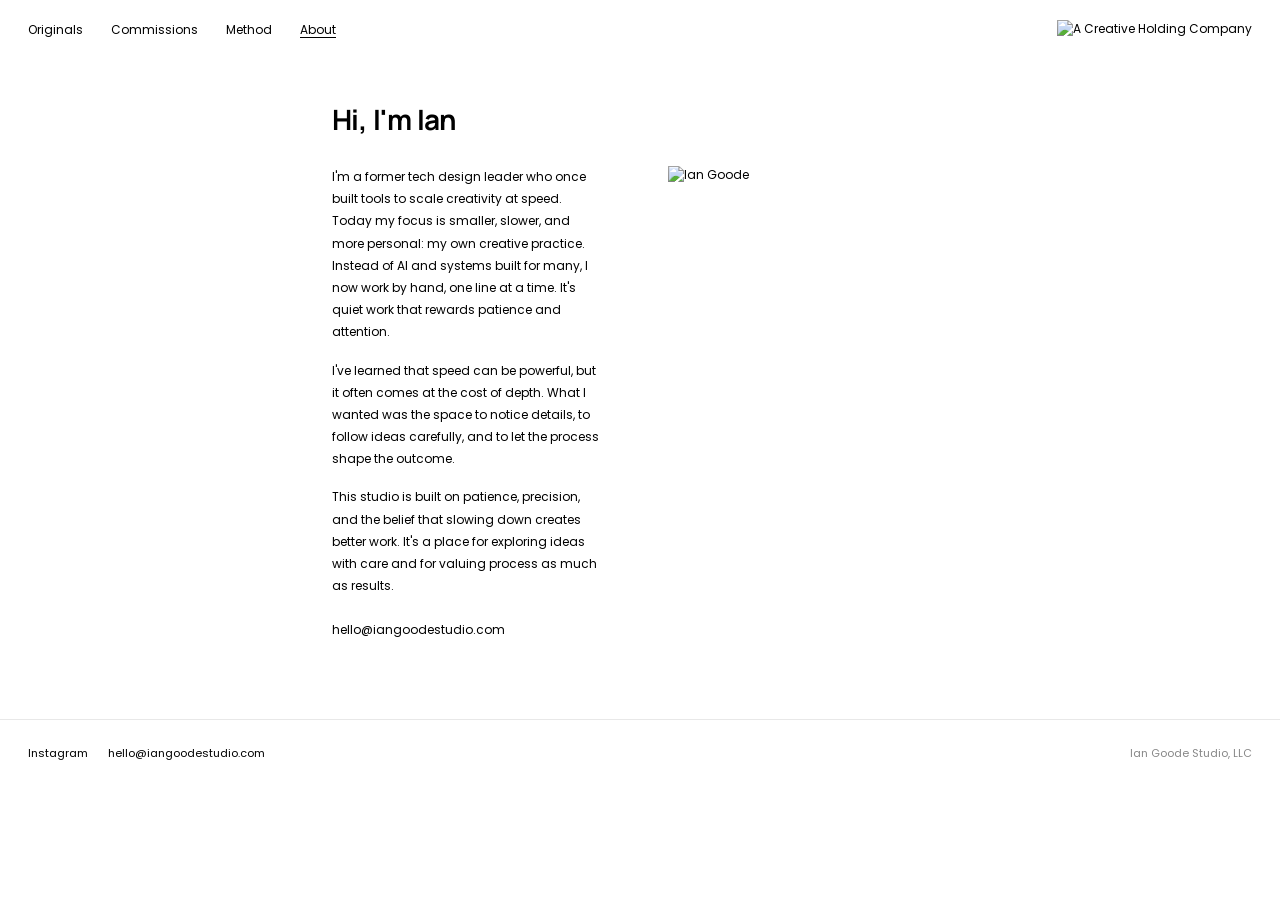
==== about.html @ 1467467f "Initial build of iangoodestudio.com 4-page static site (Originals, Commissions, Method, About) repla" ====
<!DOCTYPE html>
<html lang="en">
<head>
  <meta charset="UTF-8">
  <meta name="viewport" content="width=device-width, initial-scale=1.0">
  <title>About — A Creative Holding Company</title>
  <link rel="stylesheet" href="css/style.css">
</head>
<body>

<header>
  <nav>
    <ul class="nav-links">
      <li><a href="/">Originals</a></li>
      <li><a href="/commissions.html">Commissions</a></li>
      <li><a href="/method.html">Method</a></li>
      <li><a href="/about.html">About</a></li>
    </ul>
  </nav>
  <a href="/" class="logo">
    <img src="https://images.squarespace-cdn.com/content/v1/689cb3c40119380789cd9a25/99e03f5f-c879-45f0-a9c3-4f6d353eaef5/Artboard+2+copy+9%404x.png?format=1500w" alt="A Creative Holding Company">
  </a>
  <button class="mobile-menu-btn" aria-label="Open menu">
    <span></span><span></span><span></span>
  </button>
</header>

<nav class="mobile-nav">
  <button class="mobile-nav-close" aria-label="Close menu">&#215;</button>
  <a href="/">Originals</a>
  <a href="/commissions.html">Commissions</a>
  <a href="/method.html">Method</a>
  <a href="/about.html">About</a>
</nav>

<main class="content-page">
  <div class="content-inner">

    <h1>Hi, I'm Ian</h1>

    <div class="about-layout">
      <div class="about-text">
        <p>I'm a former tech design leader who once built tools to scale creativity at speed. Today my focus is smaller, slower, and more personal: my own creative practice. Instead of AI and systems built for many, I now work by hand, one line at a time. It's quiet work that rewards patience and attention.</p>
        <p>I've learned that speed can be powerful, but it often comes at the cost of depth. What I wanted was the space to notice details, to follow ideas carefully, and to let the process shape the outcome.</p>
        <p>This studio is built on patience, precision, and the belief that slowing down creates better work. It's a place for exploring ideas with care and for valuing process as much as results.</p>
        <a href="mailto:hello@iangoodestudio.com" class="about-email">hello@iangoodestudio.com</a>
      </div>
      <div>
        <img class="about-photo" src="https://images.squarespace-cdn.com/content/v1/689cb3c40119380789cd9a25/16560c42-4447-4a65-af42-e6470fcae91e/profile_9_n.jpg" alt="Ian Goode">
      </div>
    </div>

  </div>
</main>

<footer>
  <ul class="footer-links">
    <li><a href="https://www.instagram.com/iangoode/" target="_blank" rel="noopener">Instagram</a></li>
    <li><a href="mailto:hello@iangoodestudio.com">hello@iangoodestudio.com</a></li>
  </ul>
  <span class="footer-copy">Ian Goode Studio, LLC</span>
</footer>

<script src="js/main.js"></script>
</body>
</html>
---- css/style.css ----
@import url('https://fonts.googleapis.com/css2?family=Manrope:wght@400;500;600;700&family=Poppins:wght@300;400;600&display=swap');

*, *::before, *::after {
  box-sizing: border-box;
  margin: 0;
  padding: 0;
}

html {
  font-size: 12px;
}

body {
  font-family: 'Poppins', sans-serif;
  font-size: 12px;
  color: #000;
  background: #fff;
  -webkit-font-smoothing: antialiased;
}

a {
  color: inherit;
  text-decoration: none;
}

img {
  display: block;
  max-width: 100%;
}

/* ─── Header ─── */

header {
  position: fixed;
  top: 0;
  left: 0;
  width: 100%;
  z-index: 100;
  padding: 20px 28px;
  display: flex;
  align-items: center;
  justify-content: space-between;
  background: rgba(255, 255, 255, 0);
}

.nav-links {
  display: flex;
  align-items: center;
  gap: 28px;
  list-style: none;
}

.nav-links a {
  font-family: 'Poppins', sans-serif;
  font-size: 12px;
  font-weight: 400;
  color: #000;
  text-decoration: none;
  transition: opacity 0.15s;
}

.nav-links a:hover {
  opacity: 0.5;
}

.nav-links a.active {
  text-decoration: underline;
  text-underline-offset: 3px;
}

.logo img {
  height: 20px;
  width: auto;
}

.mobile-menu-btn {
  display: none;
  background: none;
  border: none;
  cursor: pointer;
  padding: 4px;
  flex-direction: column;
  gap: 5px;
}

.mobile-menu-btn span {
  display: block;
  width: 22px;
  height: 1px;
  background: #000;
  transition: transform 0.2s, opacity 0.2s;
}

.mobile-nav {
  display: none;
  position: fixed;
  inset: 0;
  background: #fff;
  z-index: 99;
  flex-direction: column;
  align-items: center;
  justify-content: center;
  gap: 32px;
}

.mobile-nav.open {
  display: flex;
}

.mobile-nav a {
  font-family: 'Poppins', sans-serif;
  font-size: 20px;
  font-weight: 400;
  color: #000;
}

.mobile-nav-close {
  position: absolute;
  top: 20px;
  right: 28px;
  background: none;
  border: none;
  font-size: 24px;
  cursor: pointer;
  line-height: 1;
}

/* ─── Gallery (Originals) ─── */

.gallery-page {
  padding-top: 60px;
}

.gallery {
  columns: 4;
  column-gap: 3px;
  padding: 3px;
}

.gallery-item {
  break-inside: avoid;
  margin-bottom: 3px;
  overflow: hidden;
  cursor: pointer;
}

.gallery-item img {
  width: 100%;
  display: block;
  transition: opacity 0.2s;
}

.gallery-item:hover img {
  opacity: 0.85;
}

/* ─── Lightbox ─── */

.lightbox {
  display: none;
  position: fixed;
  inset: 0;
  background: rgba(255, 255, 255, 0.97);
  z-index: 200;
  align-items: center;
  justify-content: center;
}

.lightbox.open {
  display: flex;
}

.lightbox-img-wrap {
  max-width: 85vw;
  max-height: 90vh;
  display: flex;
  align-items: center;
  justify-content: center;
}

.lightbox-img-wrap img {
  max-width: 85vw;
  max-height: 88vh;
  object-fit: contain;
}

.lightbox-close {
  position: absolute;
  top: 20px;
  right: 28px;
  background: none;
  border: none;
  font-size: 22px;
  cursor: pointer;
  color: #000;
  line-height: 1;
  font-family: 'Poppins', sans-serif;
  font-weight: 300;
}

.lightbox-prev,
.lightbox-next {
  position: absolute;
  top: 50%;
  transform: translateY(-50%);
  background: none;
  border: none;
  font-size: 22px;
  cursor: pointer;
  color: #000;
  padding: 12px;
  font-family: 'Poppins', sans-serif;
  font-weight: 300;
  opacity: 0.4;
  transition: opacity 0.15s;
}

.lightbox-prev:hover,
.lightbox-next:hover {
  opacity: 1;
}

.lightbox-prev { left: 12px; }
.lightbox-next { right: 12px; }

/* ─── Content pages ─── */

.content-page {
  padding-top: 100px;
  padding-bottom: 80px;
}

.content-inner {
  max-width: 680px;
  margin: 0 auto;
  padding: 0 32px;
}

.content-page h1 {
  font-family: 'Manrope', sans-serif;
  font-size: 28px;
  font-weight: 700;
  margin-bottom: 28px;
  letter-spacing: -0.02em;
}

.content-page h2 {
  font-family: 'Manrope', sans-serif;
  font-size: 15px;
  font-weight: 700;
  margin-top: 40px;
  margin-bottom: 14px;
  letter-spacing: -0.01em;
}

.content-page h3 {
  font-family: 'Poppins', sans-serif;
  font-size: 12px;
  font-weight: 600;
  margin-top: 28px;
  margin-bottom: 8px;
  text-transform: uppercase;
  letter-spacing: 0.06em;
}

.content-page p {
  font-size: 12px;
  line-height: 1.85;
  color: #000;
  margin-bottom: 16px;
}

.divider {
  border: none;
  border-top: 1px solid #e8e8e8;
  margin: 44px 0;
}

/* ─── Commissions ─── */

.commission-options {
  display: grid;
  grid-template-columns: 1fr 1fr;
  gap: 24px;
  margin: 24px 0 40px;
}

.commission-card {
  border: 1px solid #000;
  padding: 24px;
}

.commission-card h3 {
  font-family: 'Manrope', sans-serif;
  font-size: 13px;
  font-weight: 700;
  margin-bottom: 10px;
  text-transform: none;
  letter-spacing: 0;
}

.commission-card p {
  margin-bottom: 0;
}

.process-steps {
  list-style: none;
  margin: 0;
  padding: 0;
}

.process-step {
  display: grid;
  grid-template-columns: 28px 1fr;
  gap: 16px;
  margin-bottom: 28px;
  align-items: start;
}

.step-num {
  font-family: 'Manrope', sans-serif;
  font-weight: 700;
  font-size: 12px;
  padding-top: 1px;
}

.step-content h3 {
  font-family: 'Manrope', sans-serif;
  font-size: 12px;
  font-weight: 700;
  margin-bottom: 6px;
  text-transform: none;
  letter-spacing: 0;
}

.step-content p {
  margin-bottom: 0;
}

/* ─── Contact Form ─── */

.form-cta {
  margin-top: 48px;
}

.form-row {
  display: grid;
  grid-template-columns: 1fr 1fr;
  gap: 16px;
}

.form-group {
  margin-bottom: 16px;
}

.form-group label {
  display: block;
  font-size: 11px;
  font-weight: 400;
  margin-bottom: 6px;
  color: #555;
}

.form-group input,
.form-group textarea {
  width: 100%;
  border: none;
  border-bottom: 1px solid #000;
  padding: 8px 0;
  font-family: 'Poppins', sans-serif;
  font-size: 12px;
  color: #000;
  background: transparent;
  outline: none;
  transition: border-color 0.15s;
}

.form-group input:focus,
.form-group textarea:focus {
  border-bottom-color: #000;
}

.form-group textarea {
  height: 100px;
  resize: none;
}

.btn-submit {
  margin-top: 24px;
  background: none;
  border: 1px solid #000;
  padding: 10px 32px;
  font-family: 'Poppins', sans-serif;
  font-size: 12px;
  cursor: pointer;
  letter-spacing: 0.04em;
  transition: background 0.15s, color 0.15s;
}

.btn-submit:hover {
  background: #000;
  color: #fff;
}

/* ─── Method page ─── */

.method-intro {
  display: flex;
  gap: 48px;
  align-items: flex-start;
  margin-bottom: 48px;
}

.method-intro-text {
  flex: 1;
}

.method-pen-img {
  width: 80px;
  flex-shrink: 0;
  padding-top: 4px;
}

.process-pair {
  display: grid;
  grid-template-columns: 1fr 1fr;
  gap: 20px;
  margin: 24px 0 40px;
}

.process-pair-item {}

.process-pair-item img {
  width: 100%;
  margin-bottom: 10px;
}

.process-pair-item .caption {
  font-size: 11px;
  color: #555;
  line-height: 1.6;
}

.process-pair-item .label {
  font-family: 'Manrope', sans-serif;
  font-size: 12px;
  font-weight: 700;
  margin-bottom: 6px;
}

.detail-section {
  margin-bottom: 40px;
}

.detail-images {
  display: grid;
  grid-template-columns: 1fr 1fr;
  gap: 8px;
  margin: 12px 0;
}

.detail-images img {
  width: 100%;
}

/* ─── About page ─── */

.about-layout {
  display: grid;
  grid-template-columns: 1fr 280px;
  gap: 64px;
  align-items: start;
}

.about-photo {
  width: 100%;
}

.about-email {
  display: block;
  margin-top: 24px;
  font-size: 12px;
}

/* ─── Footer ─── */

footer {
  padding: 24px 28px;
  display: flex;
  align-items: center;
  justify-content: space-between;
  border-top: 1px solid #e8e8e8;
}

.footer-links {
  display: flex;
  gap: 20px;
  list-style: none;
}

.footer-links a {
  font-size: 11px;
  color: #000;
  transition: opacity 0.15s;
}

.footer-links a:hover {
  opacity: 0.5;
}

.footer-copy {
  font-size: 11px;
  color: #888;
}

/* ─── Responsive ─── */

@media (max-width: 900px) {
  .gallery {
    columns: 3;
  }
}

@media (max-width: 600px) {
  .about-layout {
    grid-template-columns: 1fr;
  }

  .about-photo {
    max-width: 260px;
  }
}

@media (max-width: 640px) {
  header {
    padding: 16px 20px;
  }

  .nav-links {
    display: none;
  }

  .logo img {
    height: 16px;
  }

  .mobile-menu-btn {
    display: flex;
  }

  .gallery {
    columns: 2;
    column-gap: 2px;
    padding: 2px;
  }

  .gallery-item {
    margin-bottom: 2px;
  }

  .content-inner {
    padding: 0 20px;
  }

  .content-page {
    padding-top: 72px;
  }

  .commission-options {
    grid-template-columns: 1fr;
  }

  .form-row {
    grid-template-columns: 1fr;
  }

  .process-pair {
    grid-template-columns: 1fr;
  }

  .method-intro {
    flex-direction: column;
  }

  .method-pen-img {
    width: 60px;
  }

  .detail-images {
    grid-template-columns: 1fr;
  }

  footer {
    flex-direction: column;
    gap: 12px;
    text-align: center;
    padding: 20px;
  }
}
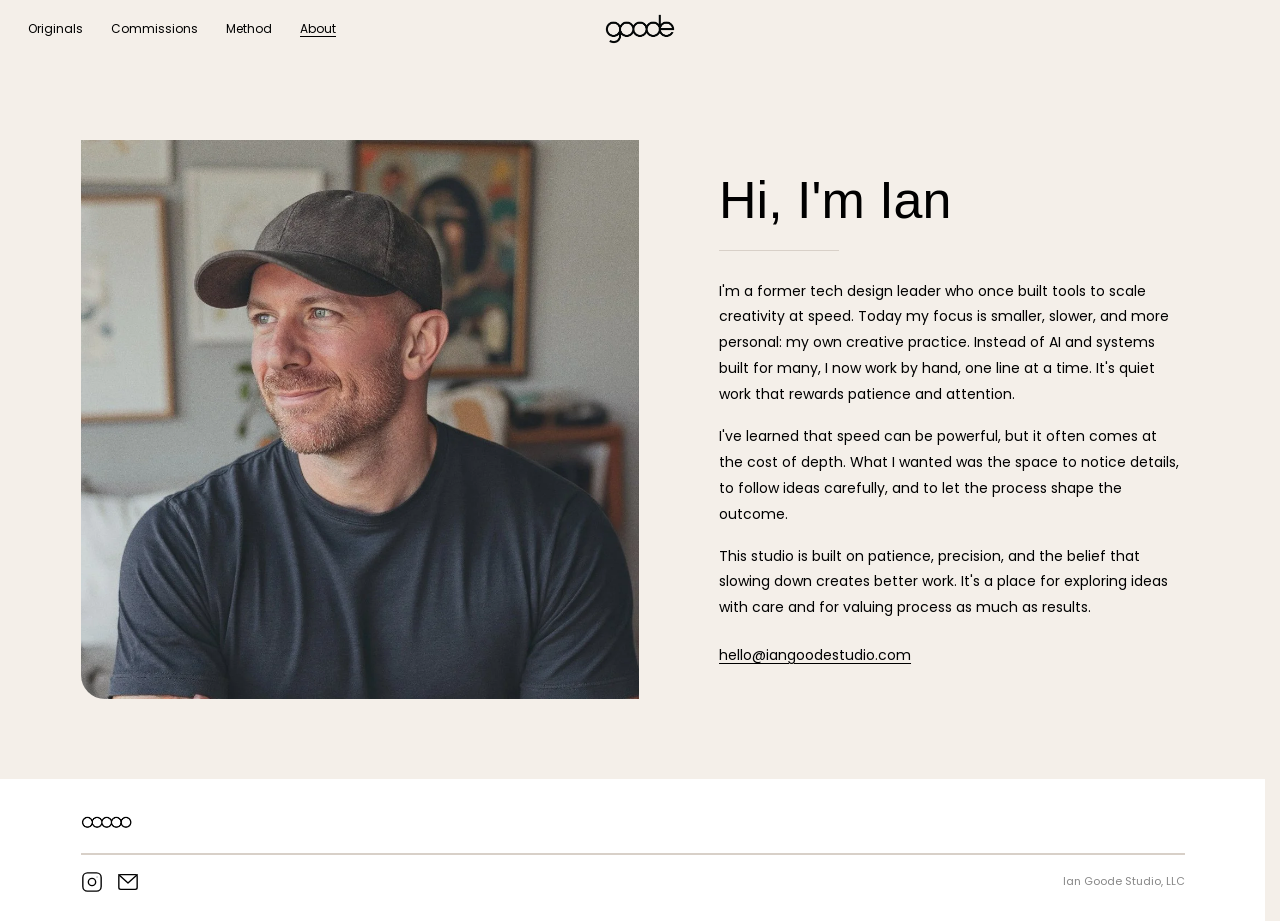
==== commit a259a85d: "Complete site rebuild: all pages self-hosted with local assets - Rebuilt commissions, method, about," ====
--- a/about.html
+++ b/about.html
@@ -4,6 +4,7 @@
   <meta charset="UTF-8">
   <meta name="viewport" content="width=device-width, initial-scale=1.0">
   <title>About — A Creative Holding Company</title>
+  <link rel="icon" href="/favicon.svg" type="image/svg+xml">
   <link rel="stylesheet" href="css/style.css">
 </head>
 <body>
@@ -18,7 +19,7 @@
     </ul>
   </nav>
   <a href="/" class="logo">
-    <img src="https://images.squarespace-cdn.com/content/v1/689cb3c40119380789cd9a25/99e03f5f-c879-45f0-a9c3-4f6d353eaef5/Artboard+2+copy+9%404x.png?format=1500w" alt="A Creative Holding Company">
+    <img src="images/graphics/iangoodestudio-logo.webp" alt="A Creative Holding Company">
   </a>
   <button class="mobile-menu-btn" aria-label="Open menu">
     <span></span><span></span><span></span>
@@ -33,20 +34,20 @@
   <a href="/about.html">About</a>
 </nav>
 
-<main class="content-page">
+<main class="content-page about-page">
   <div class="content-inner">
 
-    <h1>Hi, I'm Ian</h1>
-
     <div class="about-layout">
-      <div class="about-text">
+      <div class="about-photo-col">
+        <img class="about-photo" src="images/profile_9_n.webp" alt="Ian Goode">
+      </div>
+      <div class="about-text-col">
+        <h1 class="about-h1">Hi, I'm Ian</h1>
+        <hr class="about-divider">
         <p>I'm a former tech design leader who once built tools to scale creativity at speed. Today my focus is smaller, slower, and more personal: my own creative practice. Instead of AI and systems built for many, I now work by hand, one line at a time. It's quiet work that rewards patience and attention.</p>
         <p>I've learned that speed can be powerful, but it often comes at the cost of depth. What I wanted was the space to notice details, to follow ideas carefully, and to let the process shape the outcome.</p>
         <p>This studio is built on patience, precision, and the belief that slowing down creates better work. It's a place for exploring ideas with care and for valuing process as much as results.</p>
         <a href="mailto:hello@iangoodestudio.com" class="about-email">hello@iangoodestudio.com</a>
-      </div>
-      <div>
-        <img class="about-photo" src="https://images.squarespace-cdn.com/content/v1/689cb3c40119380789cd9a25/16560c42-4447-4a65-af42-e6470fcae91e/profile_9_n.jpg" alt="Ian Goode">
       </div>
     </div>
 
@@ -54,11 +55,25 @@
 </main>
 
 <footer>
-  <ul class="footer-links">
-    <li><a href="https://www.instagram.com/iangoode/" target="_blank" rel="noopener">Instagram</a></li>
-    <li><a href="mailto:hello@iangoodestudio.com">hello@iangoodestudio.com</a></li>
-  </ul>
-  <span class="footer-copy">Ian Goode Studio, LLC</span>
+  <div class="content-inner">
+  <div class="footer-logo">
+    <a href="/">
+      <img src="images/graphics/footArtwork_logo.webp" alt="A Creative Holding Company">
+    </a>
+  </div>
+  <hr class="footer-divider">
+  <div class="footer-bottom">
+    <div class="footer-icons">
+      <a href="https://www.instagram.com/iangoode/" target="_blank" rel="noopener" aria-label="Instagram">
+        <svg viewBox="0 0 24 24" fill="none" stroke="currentColor" stroke-width="1.5" stroke-linecap="round" stroke-linejoin="round"><rect x="2" y="2" width="20" height="20" rx="5"/><circle cx="12" cy="12" r="4"/><circle cx="17.5" cy="6.5" r="0.5" fill="currentColor" stroke="none"/></svg>
+      </a>
+      <a href="mailto:hello@iangoodestudio.com" aria-label="Email">
+        <svg viewBox="0 0 24 24" fill="none" stroke="currentColor" stroke-width="1.5" stroke-linecap="round" stroke-linejoin="round"><rect x="2" y="4" width="20" height="16" rx="2"/><polyline points="2,4 12,13 22,4"/></svg>
+      </a>
+    </div>
+    <span class="footer-copy">Ian Goode Studio, LLC</span>
+  </div>
+  </div>
 </footer>
 
 <script src="js/main.js"></script>
--- a/css/style.css
+++ b/css/style.css
@@ -8,14 +8,22 @@
 
 html {
   font-size: 12px;
+  scrollbar-gutter: stable;
 }
 
 body {
   font-family: 'Poppins', sans-serif;
   font-size: 12px;
   color: #000;
-  background: #fff;
+  background: #f4efe9;
   -webkit-font-smoothing: antialiased;
+  min-height: 100vh;
+  display: flex;
+  flex-direction: column;
+}
+
+main {
+  flex: 1;
 }
 
 a {
@@ -40,7 +48,12 @@
   display: flex;
   align-items: center;
   justify-content: space-between;
-  background: rgba(255, 255, 255, 0);
+  background: rgba(244, 239, 233, 0);
+  transition: background 0.3s ease;
+}
+
+header.scrolled {
+  background: rgba(244, 239, 233, 0.97);
 }
 
 .nav-links {
@@ -68,8 +81,14 @@
   text-underline-offset: 3px;
 }
 
+.logo {
+  position: absolute;
+  left: 50%;
+  transform: translateX(-50%);
+}
+
 .logo img {
-  height: 20px;
+  height: 30px;
   width: auto;
 }
 
@@ -95,7 +114,7 @@
   display: none;
   position: fixed;
   inset: 0;
-  background: #fff;
+  background: #f4efe9;
   z-index: 99;
   flex-direction: column;
   align-items: center;
@@ -129,17 +148,18 @@
 
 .gallery-page {
   padding-top: 60px;
+  background: #fff;
 }
 
 .gallery {
   columns: 4;
-  column-gap: 3px;
-  padding: 3px;
+  column-gap: 16px;
+  padding: 16px;
 }
 
 .gallery-item {
   break-inside: avoid;
-  margin-bottom: 3px;
+  margin-bottom: 16px;
   overflow: hidden;
   cursor: pointer;
 }
@@ -160,7 +180,7 @@
   display: none;
   position: fixed;
   inset: 0;
-  background: rgba(255, 255, 255, 0.97);
+  background: rgba(244, 239, 233, 0.97);
   z-index: 200;
   align-items: center;
   justify-content: center;
@@ -231,26 +251,28 @@
 }
 
 .content-inner {
-  max-width: 680px;
+  max-width: 1200px;
   margin: 0 auto;
-  padding: 0 32px;
+  padding: 0 48px;
 }
 
 .content-page h1 {
-  font-family: 'Manrope', sans-serif;
-  font-size: 28px;
-  font-weight: 700;
-  margin-bottom: 28px;
-  letter-spacing: -0.02em;
+  font-family: 'Poppins', sans-serif;
+  font-size: 15px;
+  font-weight: 600;
+  margin-bottom: 20px;
+  letter-spacing: 0;
+  color: #000;
 }
 
 .content-page h2 {
-  font-family: 'Manrope', sans-serif;
+  font-family: 'Poppins', sans-serif;
   font-size: 15px;
-  font-weight: 700;
-  margin-top: 40px;
-  margin-bottom: 14px;
-  letter-spacing: -0.01em;
+  font-weight: 600;
+  margin-top: 48px;
+  margin-bottom: 20px;
+  letter-spacing: 0;
+  color: #000;
 }
 
 .content-page h3 {
@@ -272,75 +294,128 @@
 
 .divider {
   border: none;
+  border-top: 1px solid #d8d0c8;
+  margin: 20px 0 44px;
+}
+
+/* ─── Section bands ─── */
+
+.section-white {
+  background: #fff;
+  padding: 56px 0;
+}
+
+.section-white .content-inner > h2:first-child {
+  margin-top: 0;
+}
+
+.section-white--bordered {
   border-top: 1px solid #e8e8e8;
-  margin: 44px 0;
+}
+
+.section-cream {
+  background: #f4efe9;
+  padding: 56px 0;
+}
+
+.section-cream--bordered {
+  border-top: 1px solid #d8d0c8;
 }
 
 /* ─── Commissions ─── */
 
+.intro-split {
+  display: grid;
+  grid-template-columns: 1fr 1fr;
+  gap: 48px;
+  margin-bottom: 56px;
+}
+
+.intro-split p {
+  margin-bottom: 0;
+  line-height: 1.9;
+}
+
 .commission-options {
   display: grid;
   grid-template-columns: 1fr 1fr;
-  gap: 24px;
-  margin: 24px 0 40px;
-}
-
-.commission-card {
-  border: 1px solid #000;
-  padding: 24px;
+  gap: 40px;
+  margin-bottom: 56px;
 }
 
 .commission-card h3 {
-  font-family: 'Manrope', sans-serif;
-  font-size: 13px;
-  font-weight: 700;
+  font-family: 'Poppins', sans-serif;
+  font-size: 15px;
+  font-weight: 600;
   margin-bottom: 10px;
   text-transform: none;
   letter-spacing: 0;
+  margin-top: 0;
 }
 
 .commission-card p {
-  margin-bottom: 0;
+  font-size: 11px;
+  margin-bottom: 20px;
+  line-height: 1.9;
+  color: #444;
+}
+
+.commission-card img {
+  width: 100%;
+  display: block;
 }
 
 .process-steps {
   list-style: none;
   margin: 0;
   padding: 0;
-}
-
-.process-step {
-  display: grid;
-  grid-template-columns: 28px 1fr;
-  gap: 16px;
-  margin-bottom: 28px;
-  align-items: start;
-}
-
-.step-num {
-  font-family: 'Manrope', sans-serif;
-  font-weight: 700;
-  font-size: 12px;
-  padding-top: 1px;
-}
-
-.step-content h3 {
-  font-family: 'Manrope', sans-serif;
-  font-size: 12px;
-  font-weight: 700;
-  margin-bottom: 6px;
+  display: grid;
+  grid-template-columns: 1fr 1fr 1fr;
+  gap: 32px 40px;
+  margin-bottom: 56px;
+}
+
+.process-step h3 {
+  font-family: 'Poppins', sans-serif;
+  font-size: 15px;
+  font-weight: 600;
+  margin-bottom: 8px;
   text-transform: none;
   letter-spacing: 0;
-}
-
-.step-content p {
+  margin-top: 0;
+}
+
+.process-step p {
+  font-size: 11px;
   margin-bottom: 0;
+  line-height: 1.9;
+  color: #444;
 }
 
 /* ─── Contact Form ─── */
 
 .form-cta {
-  margin-top: 48px;
+  margin-top: 0;
+}
+
+.form-cta-split {
+  display: grid;
+  grid-template-columns: 1fr 1fr;
+  gap: 64px;
+  align-items: start;
+}
+
+.form-cta-text h2 {
+  font-size: 22px;
+  font-weight: 400;
+  margin-top: 0;
+  margin-bottom: 16px;
+  line-height: 1.3;
+}
+
+.form-cta-text p {
+  line-height: 1.85;
+  margin-bottom: 12px;
 }
 
 .form-row {
@@ -405,25 +480,28 @@
 /* ─── Method page ─── */
 
 .method-intro {
-  display: flex;
+  display: grid;
+  grid-template-columns: 1fr 1.5fr;
   gap: 48px;
-  align-items: flex-start;
-  margin-bottom: 48px;
-}
-
-.method-intro-text {
-  flex: 1;
-}
-
-.method-pen-img {
-  width: 80px;
-  flex-shrink: 0;
-  padding-top: 4px;
+  align-items: start;
+  margin-bottom: 56px;
+}
+
+.method-intro-text p {
+  font-size: 12px;
+  line-height: 1.9;
+  margin-bottom: 16px;
+  color: #000;
+}
+
+.method-pen-img img {
+  width: 60%;
+  max-width: 220px;
 }
 
 .process-pair {
   display: grid;
-  grid-template-columns: 1fr 1fr;
+  grid-template-columns: 2fr 3fr;
   gap: 20px;
   margin: 24px 0 40px;
 }
@@ -432,6 +510,10 @@
 
 .process-pair-item img {
   width: 100%;
+  height: 800px;
+  object-fit: cover;
+  object-position: center top;
+  display: block;
   margin-bottom: 10px;
 }
 
@@ -439,17 +521,58 @@
   font-size: 11px;
   color: #555;
   line-height: 1.6;
+  margin-bottom: 10px;
 }
 
 .process-pair-item .label {
   font-family: 'Manrope', sans-serif;
-  font-size: 12px;
+  font-size: 15px;
   font-weight: 700;
   margin-bottom: 6px;
 }
 
 .detail-section {
-  margin-bottom: 40px;
+  margin-bottom: 56px;
+}
+
+.detail-split {
+  display: grid;
+  grid-template-columns: 1fr 2.5fr;
+  gap: 20px;
+  margin-bottom: 56px;
+}
+
+.detail-split-left {
+  display: flex;
+  flex-direction: column;
+}
+
+.detail-split-left img {
+  width: 100%;
+  height: auto;
+  display: block;
+  margin-bottom: 16px;
+}
+
+.detail-split-right {
+  min-height: 100%;
+}
+
+.detail-split-right img {
+  width: 100%;
+  height: 100%;
+  object-fit: cover;
+  object-position: center top;
+  display: block;
+}
+
+.detail-label {
+  font-size: 11px;
+  font-weight: 600;
+  text-transform: uppercase;
+  letter-spacing: 0.08em;
+  margin-top: 0;
+  margin-bottom: 8px;
 }
 
 .detail-images {
@@ -465,47 +588,101 @@
 
 /* ─── About page ─── */
 
+.about-page {
+  padding-top: 140px;
+}
+
 .about-layout {
   display: grid;
-  grid-template-columns: 1fr 280px;
-  gap: 64px;
-  align-items: start;
+  grid-template-columns: 1.2fr 1fr;
+  gap: 80px;
+  align-items: center;
 }
 
 .about-photo {
   width: 100%;
+  height: auto;
+  display: block;
+  border-radius: 0 0 0 24px;
+}
+
+.about-text-col .about-h1 {
+  font-family: 'Poppins', sans-serif;
+  font-size: 52px;
+  font-weight: 300;
+  line-height: 1.1;
+  margin-bottom: 20px;
+  color: #000;
+}
+
+.about-divider {
+  width: 120px;
+  border: none;
+  border-top: 1px solid #d8d0c8;
+  margin: 0 0 28px;
+}
+
+.about-text-col p {
+  font-size: 14px;
+  line-height: 1.85;
+  color: #000;
+  margin-bottom: 16px;
 }
 
 .about-email {
-  display: block;
-  margin-top: 24px;
-  font-size: 12px;
+  display: inline-block;
+  margin-top: 8px;
+  font-size: 14px;
+  color: #000;
+  text-decoration: underline;
+  text-underline-offset: 3px;
 }
 
 /* ─── Footer ─── */
 
 footer {
-  padding: 24px 28px;
+  background: #fff;
+  padding: 32px 0 28px;
+}
+
+.footer-logo img {
+  height: 22px;
+  width: auto;
+  margin-bottom: 20px;
+}
+
+.footer-divider {
+  border: none;
+  border-top: 2px solid #d8d0c8;
+  margin-bottom: 16px;
+}
+
+.footer-bottom {
   display: flex;
   align-items: center;
   justify-content: space-between;
-  border-top: 1px solid #e8e8e8;
-}
-
-.footer-links {
-  display: flex;
-  gap: 20px;
-  list-style: none;
-}
-
-.footer-links a {
-  font-size: 11px;
+}
+
+.footer-icons {
+  display: flex;
+  gap: 14px;
+  align-items: center;
+}
+
+.footer-icons a {
+  display: flex;
+  align-items: center;
   color: #000;
   transition: opacity 0.15s;
 }
 
-.footer-links a:hover {
+.footer-icons a:hover {
   opacity: 0.5;
+}
+
+.footer-icons svg {
+  width: 22px;
+  height: 22px;
 }
 
 .footer-copy {
@@ -550,12 +727,12 @@
 
   .gallery {
     columns: 2;
-    column-gap: 2px;
-    padding: 2px;
+    column-gap: 10px;
+    padding: 10px;
   }
 
   .gallery-item {
-    margin-bottom: 2px;
+    margin-bottom: 10px;
   }
 
   .content-inner {
@@ -566,10 +743,27 @@
     padding-top: 72px;
   }
 
+  .intro-split {
+    grid-template-columns: 1fr;
+  }
+
+  .intro-split > div:first-child {
+    display: none;
+  }
+
   .commission-options {
     grid-template-columns: 1fr;
   }
 
+  .process-steps {
+    grid-template-columns: 1fr;
+  }
+
+  .form-cta-split {
+    grid-template-columns: 1fr;
+    gap: 40px;
+  }
+
   .form-row {
     grid-template-columns: 1fr;
   }
@@ -591,9 +785,6 @@
   }
 
   footer {
-    flex-direction: column;
-    gap: 12px;
-    text-align: center;
-    padding: 20px;
-  }
-}
+    padding: 24px 20px 20px;
+  }
+}
